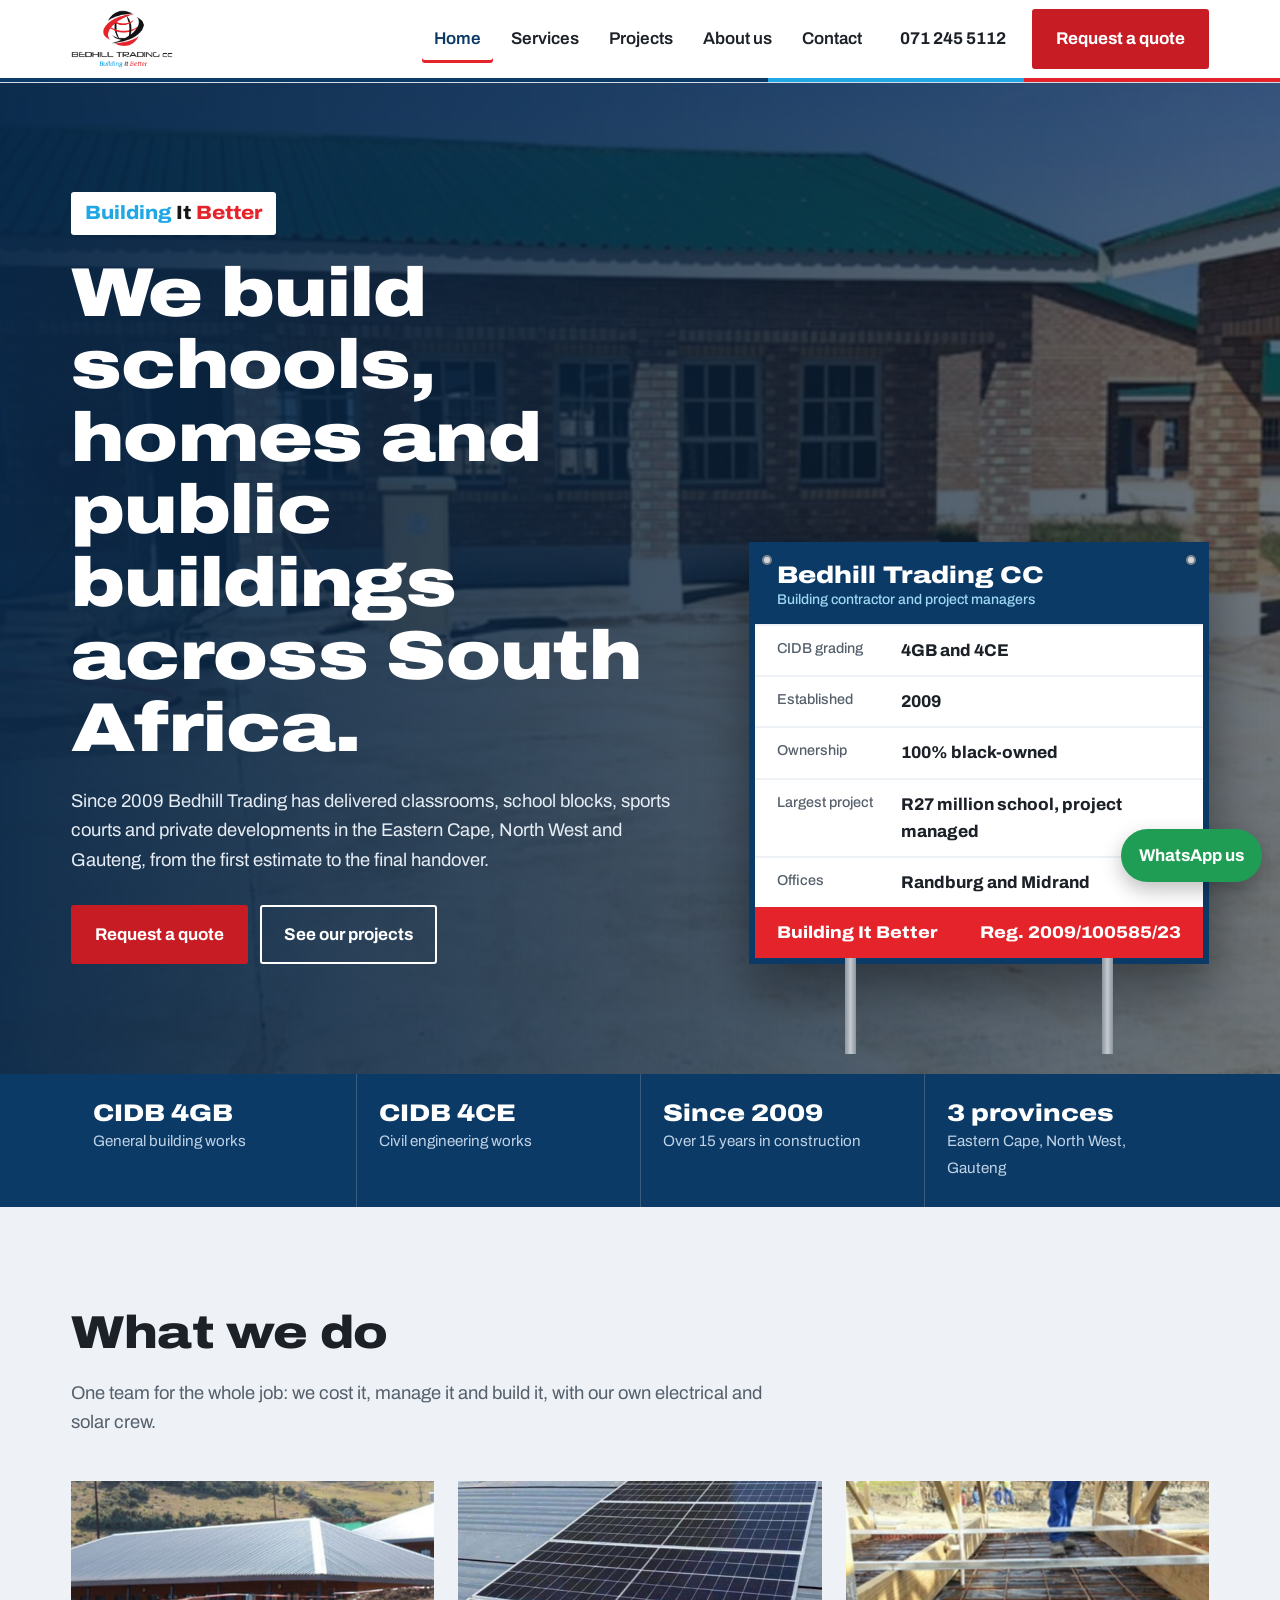
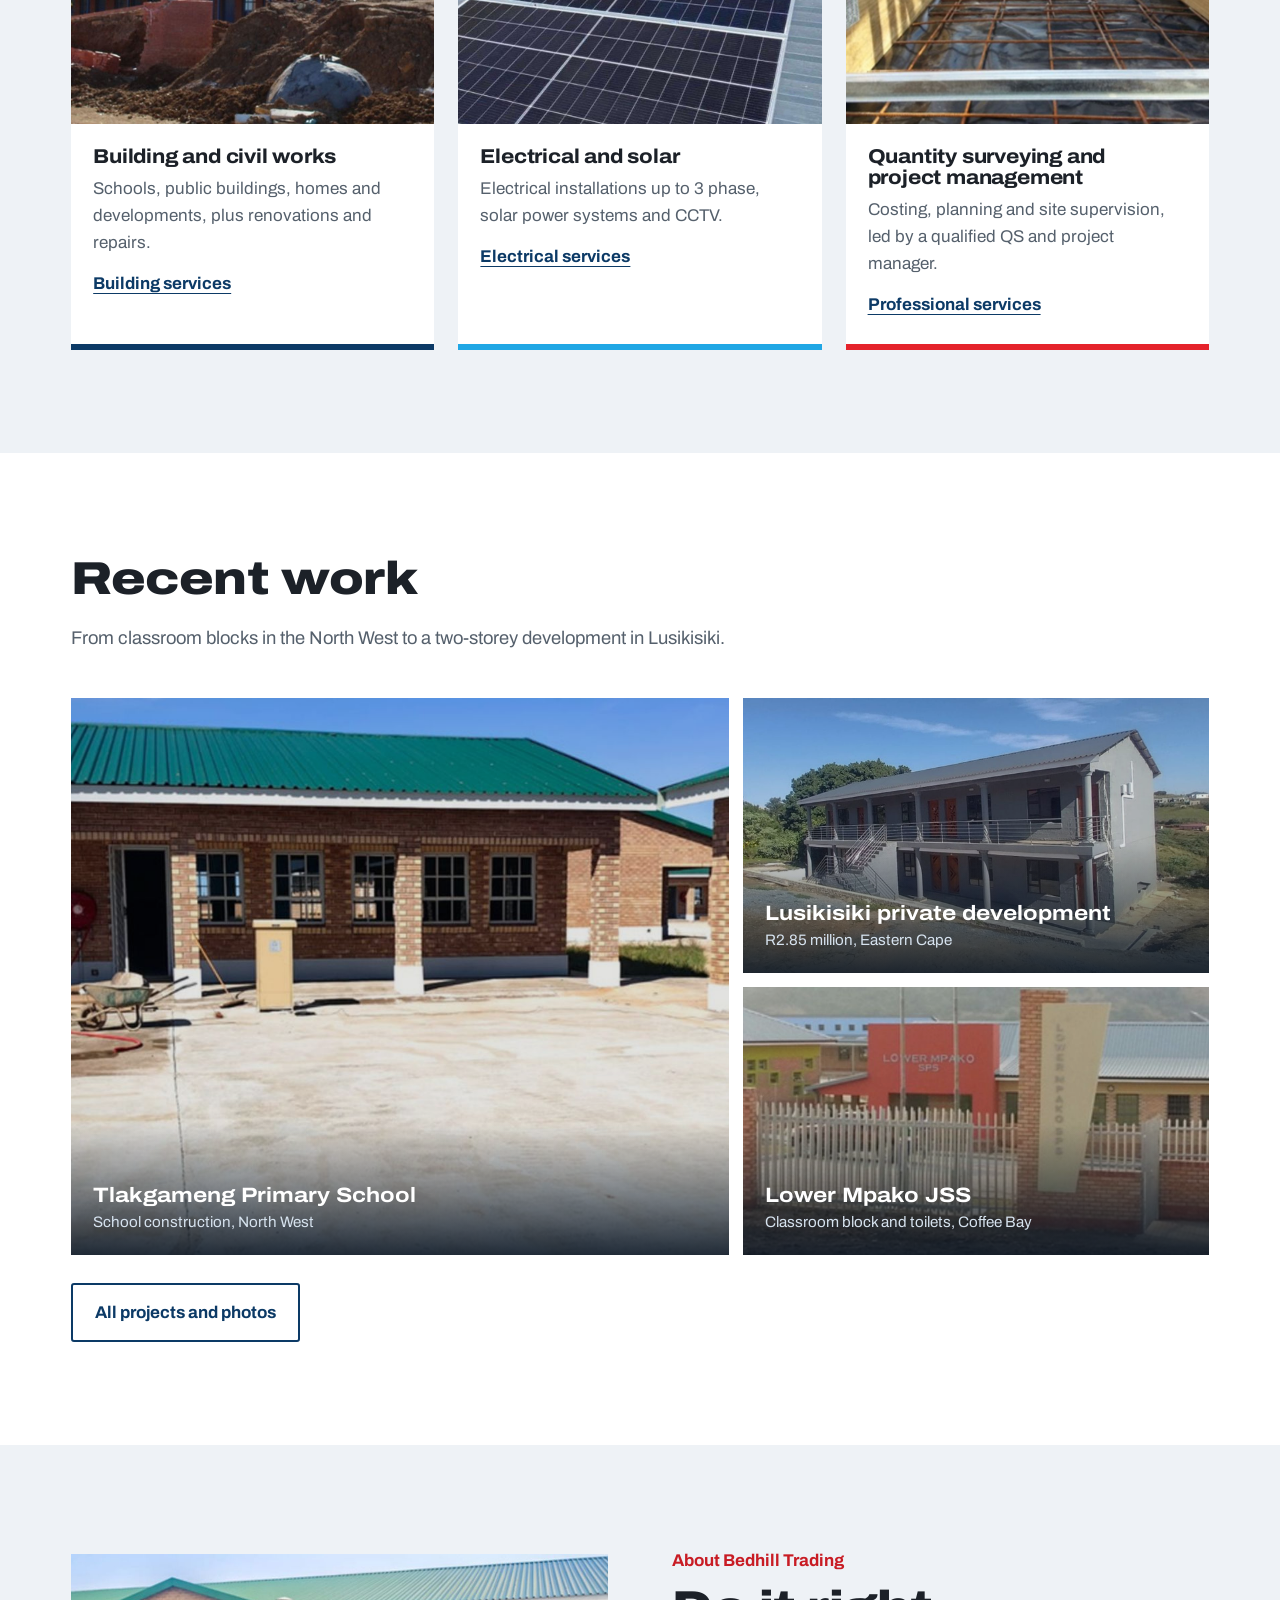
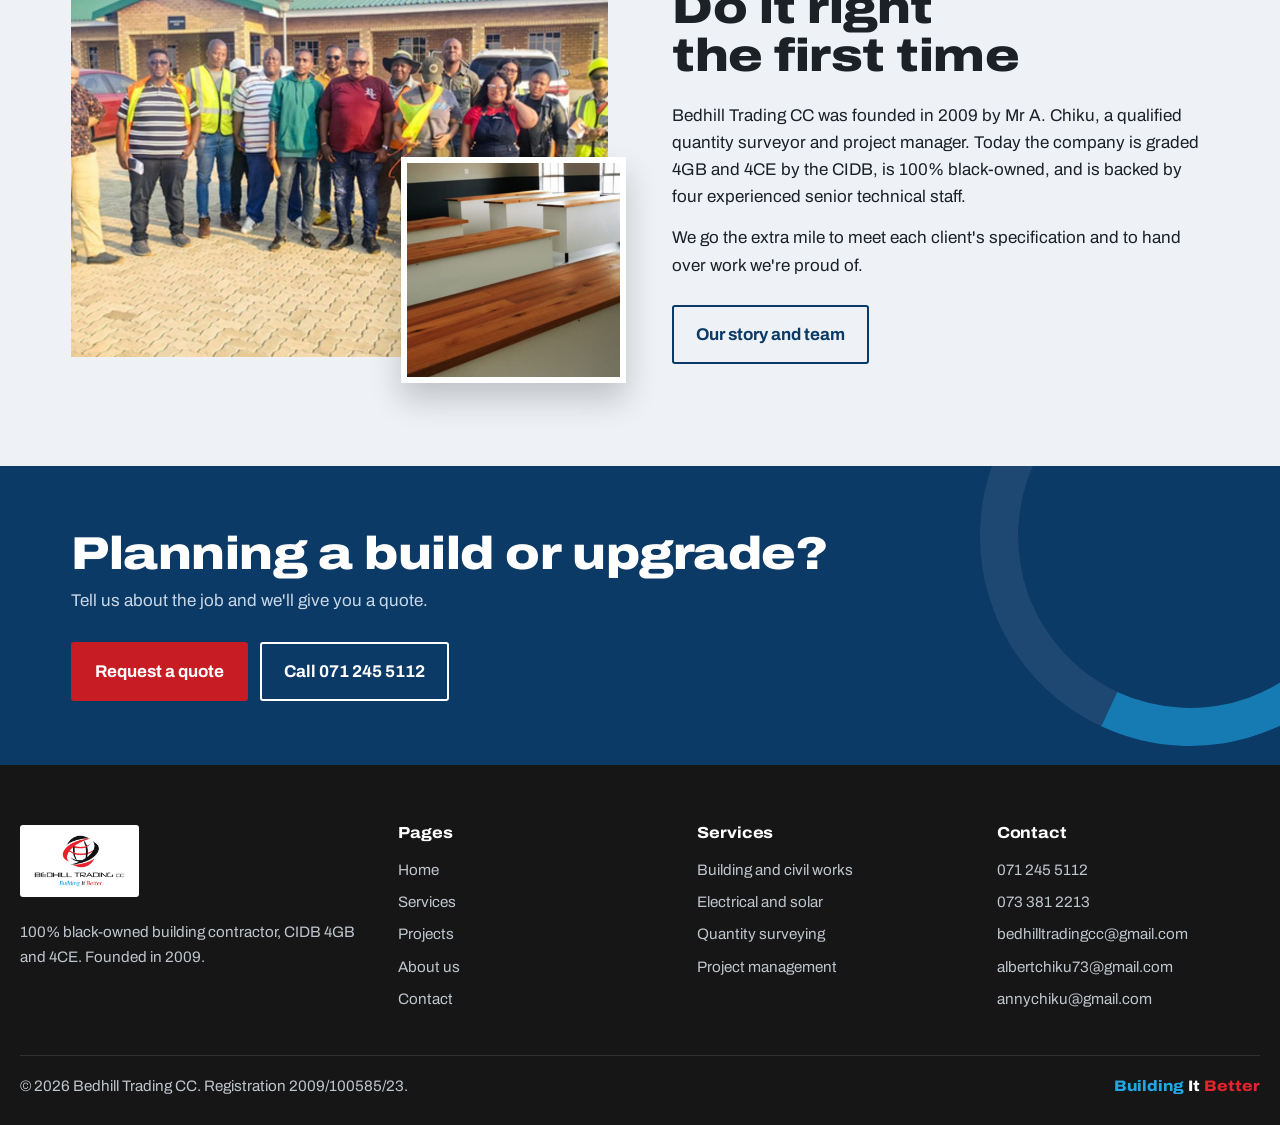
==== index.html @ c4a01879 "Add files via upload" ====
<!DOCTYPE html>
<html lang="en-ZA">
<head>
<meta charset="utf-8">
<meta name="viewport" content="width=device-width, initial-scale=1">
<title>Bedhill Trading CC | Building contractor</title>
<meta name="description" content="Bedhill Trading CC is a 100% black-owned building contractor founded in 2009, CIDB graded 4GB and 4CE. Schools, public buildings, homes, renovations, electrical and solar, quantity surveying and project management.">
<link rel="preconnect" href="https://fonts.googleapis.com">
<link rel="preconnect" href="https://fonts.gstatic.com" crossorigin>
<link href="https://fonts.googleapis.com/css2?family=Archivo:wdth,wght@62..125,400..900&display=swap" rel="stylesheet">
<link rel="stylesheet" href="styles.css">
</head>
<body>
<header class="top">
  <div class="wrap">
    <a class="brand" href="index.html"><img src="img/logo.png" alt="Bedhill Trading CC, Building It Better" width="160" height="91"></a>
    <button class="menu" aria-expanded="false" aria-controls="nav">Menu</button>
    <nav class="nav" id="nav" aria-label="Main">
      <a href="index.html" aria-current="page">Home</a>
      <a href="services.html">Services</a>
      <a href="projects.html">Projects</a>
      <a href="about.html">About us</a>
      <a href="contact.html">Contact</a>
    </nav>
    <a class="call" href="tel:+27712455112">071 245 5112</a>
    <a class="btn" href="contact.html#quote">Request a quote</a>
  </div>
</header>
<main>
<section class="hero">
  <div class="slides" aria-hidden="true">
    <img class="on" src="img/tlakgameng.jpg" alt="">
    <img src="img/lusikisiki.jpg" alt="">
    <img src="img/school-ec.jpg" alt="">
    <img src="img/roof.jpg" alt="">
  </div>
  <div class="wrap">
    <div>
      <span class="tag"><span class="b">Building</span> <span class="i">It</span> <span class="r">Better</span></span>
      <h1>We build schools, homes and public buildings across South Africa.</h1>
      <p>Since 2009 Bedhill Trading has delivered classrooms, school blocks, sports courts and private developments in the Eastern Cape, North West and Gauteng, from the first estimate to the final handover.</p>
      <div class="actions">
        <a class="btn" href="contact.html#quote">Request a quote</a>
        <a class="btn ghost" href="projects.html">See our projects</a>
      </div>
    </div>
    <aside class="board" aria-label="Company details">
      <span class="bolt a"></span><span class="bolt b"></span>
      <div class="head">Bedhill Trading CC<small>Building contractor and project managers</small></div>
      <dl>
        <dt>CIDB grading</dt><dd>4GB and 4CE</dd>
        <dt>Established</dt><dd>2009</dd>
        <dt>Ownership</dt><dd>100% black-owned</dd>
        <dt>Largest project</dt><dd>R27 million school, project managed</dd>
        <dt>Offices</dt><dd>Randburg and Midrand</dd>
      </dl>
      <div class="foot"><span>Building It Better</span><span>Reg. 2009/100585/23</span></div>
    </aside>
  </div>
</section>

<section class="creds" aria-label="Credentials">
  <div class="wrap">
    <ul>
      <li><b>CIDB 4GB</b><span>General building works</span></li>
      <li><b>CIDB 4CE</b><span>Civil engineering works</span></li>
      <li><b>Since 2009</b><span>Over 15 years in construction</span></li>
      <li><b>3 provinces</b><span>Eastern Cape, North West, Gauteng</span></li>
    </ul>
  </div>
</section>

<section class="band pale">
  <div class="wrap">
    <h2>What we do</h2>
    <p class="lead">One team for the whole job: we cost it, manage it and build it, with our own electrical and solar crew.</p>
    <div class="svc">
      <a href="services.html#building">
        <div class="ph"><img src="img/school-site.jpg" alt="School buildings under construction" loading="lazy"></div>
        <div class="tx"><h3>Building and civil works</h3><p>Schools, public buildings, homes and developments, plus renovations and repairs.</p><span class="more">Building services</span></div>
      </a>
      <a href="services.html#electrical">
        <div class="ph"><img src="img/solar.jpg" alt="Rooftop solar panels" loading="lazy"></div>
        <div class="tx"><h3>Electrical and solar</h3><p>Electrical installations up to 3 phase, solar power systems and CCTV.</p><span class="more">Electrical services</span></div>
      </a>
      <a href="services.html#professional">
        <div class="ph"><img src="img/rebar-slab.jpg" alt="Steel reinforcement laid for a concrete slab" loading="lazy"></div>
        <div class="tx"><h3>Quantity surveying and project management</h3><p>Costing, planning and site supervision, led by a qualified QS and project manager.</p><span class="more">Professional services</span></div>
      </a>
    </div>
  </div>
</section>

<section class="band">
  <div class="wrap">
    <h2>Recent work</h2>
    <p class="lead">From classroom blocks in the North West to a two-storey development in Lusikisiki.</p>
    <div class="feat">
      <a class="f1" href="projects.html#tlakgameng"><img src="img/tlakgameng.jpg" alt="Brick classroom block with green roof at Tlakgameng Primary School" loading="lazy"><div class="cap"><b>Tlakgameng Primary School</b><span>School construction, North West</span></div></a>
      <a class="f2" href="projects.html#lusikisiki"><img src="img/lusikisiki.jpg" alt="Two-storey residential building in Lusikisiki" loading="lazy"><div class="cap"><b>Lusikisiki private development</b><span>R2.85 million, Eastern Cape</span></div></a>
      <a class="f3" href="projects.html#mpako"><img src="img/mpako.jpg" alt="Lower Mpako school entrance and fence" loading="lazy"><div class="cap"><b>Lower Mpako JSS</b><span>Classroom block and toilets, Coffee Bay</span></div></a>
    </div>
    <p style="margin-top:28px"><a class="btn line" href="projects.html">All projects and photos</a></p>
  </div>
</section>

<section class="band pale">
  <div class="wrap split">
    <div class="pic"><img src="img/handover.jpg" alt="Bedhill Trading team and client representatives at a school site" loading="lazy"><img class="inset" src="img/classroom.jpg" alt="Finished classroom with new desks" loading="lazy"></div>
    <div>
      <span class="kicker">About Bedhill Trading</span>
      <h2>Do it right the first time</h2>
      <p>Bedhill Trading CC was founded in 2009 by Mr A. Chiku, a qualified quantity surveyor and project manager. Today the company is graded 4GB and 4CE by the CIDB, is 100% black-owned, and is backed by four experienced senior technical staff.</p>
      <p style="margin-top:14px">We go the extra mile to meet each client's specification and to hand over work we're proud of.</p>
      <p style="margin-top:26px"><a class="btn line" href="about.html">Our story and team</a></p>
    </div>
  </div>
</section>

<section class="cta">
  <span class="ring" aria-hidden="true"></span>
  <div class="wrap">
    <div>
      <h2>Planning a build or upgrade?</h2>
      <p>Tell us about the job and we'll give you a quote.</p>
    </div>
    <div class="actions">
      <a class="btn" href="contact.html#quote">Request a quote</a>
      <a class="btn ghost" href="tel:+27712455112">Call 071 245 5112</a>
    </div>
  </div>
</section></main>
<footer>
  <div class="wrap grid">
    <div>
      <a class="logo" href="index.html"><img src="img/logo.png" alt="Bedhill Trading CC"></a>
      <p>100% black-owned building contractor, CIDB 4GB and 4CE. Founded in 2009.</p>
    </div>
    <div>
      <h3>Pages</h3>
      <ul><li><a href="index.html">Home</a></li><li><a href="services.html">Services</a></li><li><a href="projects.html">Projects</a></li><li><a href="about.html">About us</a></li><li><a href="contact.html">Contact</a></li></ul>
    </div>
    <div>
      <h3>Services</h3>
      <ul>
        <li><a href="services.html#building">Building and civil works</a></li>
        <li><a href="services.html#electrical">Electrical and solar</a></li>
        <li><a href="services.html#professional">Quantity surveying</a></li>
        <li><a href="services.html#professional">Project management</a></li>
      </ul>
    </div>
    <div>
      <h3>Contact</h3>
      <ul>
        <li><a href="tel:+27712455112">071 245 5112</a></li>
        <li><a href="tel:+27733812213">073 381 2213</a></li>
        <li><a href="mailto:bedhilltradingcc@gmail.com">bedhilltradingcc@gmail.com</a></li>
        <li><a href="mailto:albertchiku73@gmail.com">albertchiku73@gmail.com</a></li>
        <li><a href="mailto:annychiku@gmail.com">annychiku@gmail.com</a></li>
      </ul>
    </div>
  </div>
  <div class="wrap base">
    <span>&copy; <span id="yr">2026</span> Bedhill Trading CC. Registration 2009/100585/23.</span>
    <span class="on-dark"><span class="tag"><span class="b">Building</span> <span class="i">It</span> <span class="r">Better</span></span></span>
  </div>
</footer>
<a class="wa" href="https://wa.me/27733812213" target="_blank" rel="noopener">WhatsApp us</a>
<script src="site.js"></script>
</body>
</html>
---- styles.css ----
/*
VOICE   Confident, plain-spoken contractor; proof over promises.
IDEA    The project signboard that stands at every South African building site.
PICTURE Their own site photos, large, with a signboard of credentials over them.
COLOUR  Logo colours: deep blue field (from the logo's sky blue), red for action, black ink, sky blue highlights.
TYPE    Archivo, wide and heavy for headings like site lettering; Archivo regular for reading.
*/
:root{
  color-scheme:light;
  --navy:#0C3A66; --navy-deep:#082849; --sky:#20A7E5; --red:#E5232B; --red-dark:#C81C24;
  --black:#161617; --ink:#1C2128; --muted:#55606C; --line:#D5DBE2; --pale:#EEF2F6; --white:#fff;
}
*{box-sizing:border-box;margin:0;padding:0;min-width:0}
html{scroll-behavior:smooth;scroll-padding-top:90px}
body{font:17px/1.6 Archivo,system-ui,-apple-system,"Segoe UI",sans-serif;color:var(--ink);background:var(--white);overflow-x:clip}
img{display:block;max-width:100%}
a{color:inherit}
:focus-visible{outline:3px solid var(--sky);outline-offset:3px}
.wrap{max-width:1240px;margin:0 auto;padding:0 max(4vw,18px)}
h1,h2,h3{font-stretch:118%;line-height:1.05;letter-spacing:-.01em;text-wrap:balance}
h1{font-size:clamp(2.4rem,5.4vw,4.4rem);font-weight:900;font-stretch:122%}
h2{font-size:clamp(1.9rem,3.6vw,2.9rem);font-weight:850;margin-bottom:.45em}
h3{font-size:1.25rem;font-weight:750;font-stretch:110%}
p{max-width:66ch}
.lead{font-size:1.15rem;color:var(--muted);margin-bottom:44px}
.band{padding:clamp(64px,8vw,104px) 0}
.pale{background:var(--pale)}

/* tagline in the logo's own colours */
.tag{font-weight:800;font-stretch:112%;white-space:nowrap}
.tag .b{color:var(--sky)}.tag .i{color:var(--black)}.tag .r{color:var(--red)}
.on-dark .tag .i{color:var(--white)}

/* header */
.top{position:sticky;top:0;z-index:40;background:var(--white);box-shadow:0 1px 0 var(--line)}
.top::after{content:"";display:block;height:4px;background:linear-gradient(90deg,var(--navy) 0 60%,var(--sky) 60% 80%,var(--red) 80%)}
.top .wrap{display:flex;align-items:center;gap:26px;height:78px}
.brand img{height:58px;width:auto}
.nav{display:flex;gap:6px;margin-left:auto}
.nav a{text-decoration:none;font-weight:600;padding:10px 12px;border-radius:3px}
.nav a:hover{background:var(--pale)}
.nav a[aria-current=page]{color:var(--navy);box-shadow:inset 0 -3px 0 var(--red)}
.call{font-weight:700;text-decoration:none;white-space:nowrap}
.menu{display:none;margin-left:auto;background:none;border:2px solid var(--ink);border-radius:3px;padding:9px 14px;font:inherit;font-weight:700;min-height:44px}

.btn{display:inline-block;background:var(--red-dark);color:var(--white);text-decoration:none;font:inherit;font-weight:700;padding:14px 22px;border-radius:3px;border:2px solid var(--red-dark);cursor:pointer;min-height:48px}
.btn:hover{background:#A9161D;border-color:#A9161D}
.btn.ghost{background:transparent;color:var(--white);border-color:var(--white)}
.btn.ghost:hover{background:var(--white);color:var(--navy)}
.btn.line{background:transparent;color:var(--navy);border-color:var(--navy)}
.btn.line:hover{background:var(--navy);color:var(--white)}
.actions{display:flex;flex-wrap:wrap;gap:12px}

/* home hero */
.hero{position:relative;background:var(--black);color:var(--white);overflow:hidden}
.slides img{position:absolute;inset:0;width:100%;height:100%;object-fit:cover;opacity:0;transition:opacity 1.6s ease;transform:scale(1.06)}
.slides img.on{opacity:.5;animation:drift 9s linear both}
@keyframes drift{from{transform:scale(1.06)}to{transform:scale(1)}}
.hero::before{content:"";position:absolute;inset:0;background:linear-gradient(90deg,rgba(8,40,73,.92) 0%,rgba(8,40,73,.55) 55%,rgba(8,40,73,.2) 100%);z-index:1}
.hero .wrap{position:relative;z-index:2;display:grid;grid-template-columns:minmax(0,1.15fr) minmax(0,.85fr);gap:56px;align-items:end;padding-top:110px;padding-bottom:110px;min-height:660px}
.hero h1{margin-bottom:22px}
.hero p{font-size:1.15rem;margin-bottom:30px;color:#E6EDF5}
.hero .tag{display:inline-block;font-size:1.2rem;background:var(--white);padding:6px 14px;border-radius:3px;margin-bottom:22px}

/* signboard */
.board{position:relative;background:var(--white);color:var(--ink);border:6px solid var(--navy);box-shadow:0 26px 50px rgba(0,0,0,.4);animation:raise .8s cubic-bezier(.2,.8,.2,1) .2s both}
@keyframes raise{from{transform:translateY(46px);opacity:0}to{transform:none;opacity:1}}
.board::before,.board::after{content:"";position:absolute;bottom:-96px;width:11px;height:96px;background:linear-gradient(90deg,#8d959e,#c3c9cf,#8d959e);z-index:-1}
.board::before{left:20%}.board::after{right:20%}
.board .head{background:var(--navy);color:var(--white);padding:14px 22px 16px;font-stretch:120%;font-weight:850;font-size:1.5rem;line-height:1.1}
.board .head small{display:block;font-size:.88rem;font-weight:500;font-stretch:100%;color:#9FD8F3;margin-top:4px}
.board dl{display:grid;grid-template-columns:auto 1fr}
.board dt,.board dd{padding:11px 22px;border-top:2px solid var(--pale)}
.board dt{font-weight:500;color:var(--muted);font-size:.9rem;padding-right:6px}
.board dd{font-weight:750}
.board .foot{background:var(--red);color:var(--white);padding:12px 22px;font-weight:800;font-stretch:112%;display:flex;flex-wrap:wrap;justify-content:space-between;gap:6px 14px}
.bolt{position:absolute;top:7px;width:10px;height:10px;border-radius:50%;background:#d2d7dc;border:2px solid #7d858d}
.bolt.a{left:7px}.bolt.b{right:7px}

/* inner page banner */
.banner{position:relative;color:var(--white);background:var(--navy-deep);overflow:hidden}
.banner img{position:absolute;inset:0;width:100%;height:100%;object-fit:cover;opacity:.38}
.banner .wrap{position:relative;padding-top:96px;padding-bottom:72px}
.banner h1{font-size:clamp(2.3rem,5vw,4rem);margin-bottom:14px}
.banner p{font-size:1.15rem;color:#E1E9F2}
.banner::after{content:"";position:absolute;left:0;right:0;bottom:0;height:8px;background:linear-gradient(90deg,var(--sky) 0 33%,var(--red) 33% 66%,var(--black) 66%)}

/* credentials strip */
.creds{background:var(--navy);color:var(--white)}
.creds ul{list-style:none;display:grid;grid-template-columns:repeat(4,minmax(0,1fr))}
.creds li{padding:26px 22px;border-left:1px solid rgba(255,255,255,.18)}
.creds li:first-child{border-left:0}
.creds b{display:block;font-size:1.5rem;font-stretch:118%;font-weight:850;line-height:1.1}
.creds span{color:#BFD3E6;font-size:.95rem}

/* split rows */
.split{display:grid;grid-template-columns:minmax(0,1fr) minmax(0,1fr);gap:clamp(32px,5vw,72px);align-items:center}
.split + .split{margin-top:clamp(64px,8vw,104px)}
.split.flip .pic{order:2}
.pic{position:relative}
.pic img{width:100%;aspect-ratio:4/3;object-fit:cover}
.pic .inset{position:absolute;width:42%;right:-18px;bottom:-26px;border:6px solid var(--white);box-shadow:0 16px 30px rgba(0,0,0,.2);aspect-ratio:1}
.split.flip .pic .inset{right:auto;left:-18px}
.kicker{display:inline-block;font-weight:700;color:var(--red-dark);margin-bottom:10px}
.list{list-style:none;margin:20px 0 28px}
.list li{padding:12px 0 12px 30px;border-bottom:1px solid var(--line);position:relative;font-weight:600}
.list li::before{content:"";position:absolute;left:0;top:19px;width:14px;height:14px;border-radius:50%;border:3px solid var(--red);border-right-color:var(--black);transform:rotate(-30deg)}
.list li span{display:block;font-weight:400;color:var(--muted);font-size:.95rem}

/* service overview tiles */
.svc{display:grid;grid-template-columns:repeat(3,minmax(0,1fr));gap:24px}
.svc a{display:block;text-decoration:none;background:var(--white);border-bottom:6px solid var(--navy)}
.svc a:nth-child(2){border-color:var(--sky)}.svc a:nth-child(3){border-color:var(--red)}
.svc .ph{overflow:hidden}
.svc img{width:100%;aspect-ratio:3/2;object-fit:cover;transition:transform .5s ease}
.svc a:hover img{transform:scale(1.05)}
.svc .tx{padding:22px 22px 26px}
.svc h3{margin-bottom:8px}
.svc p{color:var(--muted)}
.svc .more{display:inline-block;margin-top:14px;font-weight:700;color:var(--navy);text-decoration:underline;text-underline-offset:4px}

/* featured projects */
.feat{display:grid;grid-template-columns:repeat(12,minmax(0,1fr));gap:14px}
.feat a{position:relative;display:block;overflow:hidden;color:var(--white);text-decoration:none;background:var(--black)}
.feat a img{width:100%;height:100%;object-fit:cover;opacity:.88;transition:transform .6s ease,opacity .3s}
.feat a:hover img{transform:scale(1.04);opacity:.75}
.feat .cap{position:absolute;left:0;right:0;bottom:0;padding:60px 22px 20px;background:linear-gradient(transparent,rgba(8,20,35,.88))}
.feat .cap b{display:block;font-size:1.3rem;font-stretch:115%;line-height:1.15}
.feat .cap span{color:#D6E2EE;font-size:.95rem}
.f1{grid-column:span 7;grid-row:span 2;min-height:520px}
.f2,.f3{grid-column:span 5;min-height:253px}

/* process */
.steps{list-style:none;display:grid;grid-template-columns:repeat(4,minmax(0,1fr));gap:0;counter-reset:s}
.steps li{padding:26px 24px 26px 0;border-top:4px solid var(--navy);counter-increment:s;margin-right:20px}
.steps li:nth-child(2){border-color:var(--sky)}.steps li:nth-child(3){border-color:var(--red)}.steps li:nth-child(4){border-color:var(--black)}
.steps li::before{content:counter(s);display:block;font-size:2.4rem;font-weight:900;font-stretch:120%;line-height:1;margin-bottom:12px;color:var(--navy)}
.steps h3{margin-bottom:6px}
.steps p{color:var(--muted);font-size:.98rem}

/* CTA band */
.cta{background:var(--navy);color:var(--white);position:relative;overflow:hidden}
.cta .wrap{display:flex;flex-wrap:wrap;align-items:center;justify-content:space-between;gap:28px;padding-top:64px;padding-bottom:64px;position:relative}
.cta h2{margin:0}
.cta p{color:#C9D8E8;margin-top:8px}
.cta .ring{position:absolute;right:-120px;top:-140px;width:420px;height:420px;border-radius:50%;border:38px solid rgba(229,35,43,.85);border-left-color:rgba(255,255,255,.08);border-bottom-color:rgba(32,167,229,.6);transform:rotate(-20deg);pointer-events:none}

/* register table */
.scroll{overflow-x:auto}
.register{width:100%;border-collapse:collapse;font-size:.98rem}
.register th{text-align:left;font-weight:600;color:var(--muted);font-size:.88rem;padding:0 14px 10px 0;border-bottom:3px solid var(--ink)}
.register td{padding:16px 14px 16px 0;border-bottom:1px solid var(--line);vertical-align:top}
.register td:first-child{font-weight:750}
.register td.val{white-space:nowrap;font-variant-numeric:tabular-nums;text-align:right;font-weight:600}
.register th.val{text-align:right}
.register td.yr{white-space:nowrap;color:var(--muted)}

/* case cards */
.cases{display:grid;grid-template-columns:repeat(3,minmax(0,1fr));gap:28px}
.case img{width:100%;aspect-ratio:4/3;object-fit:cover;margin-bottom:16px}
.case h3{margin-bottom:6px}
.case .meta{color:var(--red-dark);font-weight:700;font-size:.95rem;margin-bottom:8px}
.case p{color:var(--muted)}

/* gallery */
.filters{display:flex;flex-wrap:wrap;gap:8px;margin-bottom:26px}
.filters button{font:inherit;font-weight:650;padding:10px 18px;border:2px solid var(--navy);background:var(--white);color:var(--navy);border-radius:40px;cursor:pointer;min-height:44px}
.filters button[aria-pressed=true]{background:var(--navy);color:var(--white)}
.filters small{font-weight:500;opacity:.8}
.gallery{columns:4 240px;column-gap:12px}
.gallery button{display:block;width:100%;margin-bottom:12px;border:0;padding:0;background:var(--pale);cursor:zoom-in;break-inside:avoid;position:relative;overflow:hidden}
.gallery img{width:100%;height:auto;transition:transform .5s ease}
.gallery button:hover img{transform:scale(1.04)}
.gallery .cap{position:absolute;left:0;bottom:0;background:rgba(22,22,23,.85);color:var(--white);font-size:.85rem;font-weight:600;padding:5px 10px;text-align:left}
.gallery button[hidden]{display:none}

.lightbox{position:fixed;inset:0;z-index:60;background:rgba(8,14,22,.94);display:none;align-items:center;justify-content:center;flex-direction:column;padding:60px 70px 30px}
.lightbox.open{display:flex}
.lightbox img{max-width:100%;max-height:78vh;object-fit:contain;box-shadow:0 20px 50px rgba(0,0,0,.5)}
.lightbox p{color:var(--white);margin-top:16px;font-weight:600;text-align:center}
.lightbox button{position:absolute;background:var(--white);border:0;color:var(--ink);font:inherit;font-weight:800;width:48px;height:48px;border-radius:50%;cursor:pointer;font-size:1.3rem}
.lb-close{top:16px;right:16px}.lb-prev{left:14px;top:50%}.lb-next{right:14px;top:50%}

/* about */
.vmov{display:grid;grid-template-columns:repeat(4,minmax(0,1fr));gap:20px}
.vmov div{background:var(--white);padding:26px 22px;border-top:6px solid var(--navy)}
.vmov div:nth-child(2){border-color:var(--sky)}.vmov div:nth-child(3){border-color:var(--red)}.vmov div:nth-child(4){border-color:var(--black)}
.vmov h3{margin-bottom:10px}
.vmov p,.vmov li{color:var(--muted);font-size:.98rem}
.vmov ul{list-style:none;display:flex;flex-wrap:wrap;gap:6px;margin-top:10px}
.vmov li{border:2px solid var(--line);padding:2px 10px;border-radius:3px;font-weight:600;color:var(--ink)}
.org{display:grid;justify-items:center;gap:0}
.org .node{background:var(--navy);color:var(--white);padding:16px 24px;font-weight:750;text-align:center;border-radius:3px;min-width:220px}
.org .stem{width:3px;height:28px;background:var(--line)}
.org .row{display:grid;grid-template-columns:repeat(4,minmax(0,1fr));gap:16px;width:100%;border-top:3px solid var(--line);padding-top:28px;position:relative}
.org .row .node{background:var(--white);color:var(--ink);border:2px solid var(--navy);min-width:0;font-weight:650}
.org .row .node:nth-child(2){border-color:var(--sky)}.org .row .node:nth-child(3){border-color:var(--red)}.org .row .node:nth-child(4){border-color:var(--black)}
.quote{font-size:clamp(1.4rem,2.6vw,2rem);font-weight:750;font-stretch:112%;line-height:1.25;max-width:30ch;border-left:8px solid var(--red);padding-left:24px}

/* contact */
.contact{display:grid;grid-template-columns:minmax(0,.9fr) minmax(0,1.1fr);gap:64px}
.office{padding:22px 0;border-top:3px solid var(--ink)}
.office h3{margin-bottom:6px}
.office address{font-style:normal;color:var(--muted);margin-bottom:8px}
.office a{font-weight:650;text-underline-offset:3px}
.lines{list-style:none;margin-top:24px}
.lines li{padding:8px 0;font-weight:650}
.lines a{text-decoration-thickness:2px;text-underline-offset:3px}
.lines small{display:block;font-weight:400;color:var(--muted);font-size:.86rem}
form{background:var(--pale);padding:36px;display:grid;grid-template-columns:minmax(0,1fr) minmax(0,1fr);gap:18px;border-top:6px solid var(--red)}
form h2{grid-column:1/-1;font-size:1.8rem;margin:0}
form .full{grid-column:1/-1}
label{display:block;font-weight:600;font-size:.95rem;margin-bottom:6px}
input,select,textarea{width:100%;font:inherit;font-size:16px;padding:12px 14px;border:2px solid #B5BEC8;border-radius:3px;background:var(--white);min-height:48px}
input:focus,select:focus,textarea:focus{border-color:var(--navy);outline:none;box-shadow:0 0 0 3px rgba(32,167,229,.45)}
textarea{min-height:140px;resize:vertical}
.note{grid-column:1/-1;font-size:.88rem;color:var(--muted)}

footer{background:var(--black);color:#BFC5CC;font-size:.95rem}
footer .grid{display:grid;grid-template-columns:1.3fr 1fr 1fr 1fr;gap:36px;padding:60px 0 40px}
footer h3{color:var(--white);font-size:1rem;margin-bottom:12px}
footer ul{list-style:none}
footer li{padding:4px 0}
footer a{text-decoration:none}
footer a:hover{color:var(--white);text-decoration:underline}
footer .logo{background:var(--white);display:inline-block;padding:10px 14px;border-radius:3px;margin-bottom:16px}
footer .logo img{height:52px}
footer .base{border-top:1px solid #2E3033;padding:18px 0 26px;display:flex;flex-wrap:wrap;justify-content:space-between;gap:10px}

.wa{position:fixed;right:18px;bottom:18px;z-index:50;background:#1f9d55;color:#fff;text-decoration:none;font-weight:700;padding:13px 18px;border-radius:40px;box-shadow:0 8px 20px rgba(0,0,0,.25)}

@media (max-width:980px){
  .nav,.top .call,.top .btn{display:none}
  .menu{display:block}
  .nav.open{display:flex;flex-direction:column;position:absolute;top:82px;left:0;right:0;background:var(--white);padding:12px max(4vw,18px) 22px;box-shadow:0 12px 20px rgba(0,0,0,.12);gap:4px}
  .hero .wrap{grid-template-columns:minmax(0,1fr);padding-top:64px;padding-bottom:130px;gap:44px;min-height:0}
  .split,.contact{grid-template-columns:minmax(0,1fr);gap:40px}
  .split.flip .pic{order:0}
  .pic .inset{right:-6px!important;left:auto!important;bottom:-18px}
  .svc,.cases{grid-template-columns:minmax(0,1fr)}
  .creds ul,.vmov,.steps{grid-template-columns:repeat(2,minmax(0,1fr))}
  .creds li:nth-child(3){border-left:0}
  .feat a{grid-column:span 12!important;min-height:280px}
  .org .row{grid-template-columns:repeat(2,minmax(0,1fr))}
  footer .grid{grid-template-columns:repeat(2,minmax(0,1fr))}
}
@media (max-width:600px){
  body{font-size:16px}
  .creds ul,.vmov,.steps,footer .grid{grid-template-columns:minmax(0,1fr)}
  .creds li{border-left:0;border-top:1px solid rgba(255,255,255,.18);padding:18px 0}
  .creds li:first-child{border-top:0}
  .steps li{margin-right:0}
  .register thead{display:none}
  .register tr{display:block;padding:14px 0;border-bottom:1px solid var(--line)}
  .register td{display:block;border:0;padding:2px 0;text-align:left!important}
  .register td:empty{display:none}
  .register td.val::before{content:"Value: ";color:var(--muted);font-weight:400}
  form{grid-template-columns:minmax(0,1fr);padding:24px}
  .gallery{columns:2 140px}
  .lightbox{padding:60px 10px 20px}
  .lb-prev,.lb-next{top:auto!important;bottom:14px}
  .org .row{grid-template-columns:minmax(0,1fr)}
  .hero .tag{font-size:1rem}
}
@media (prefers-reduced-motion:reduce){
  html{scroll-behavior:auto}
  *,*::before,*::after{animation:none!important;transition:none!important}
  .slides img.on{opacity:.5}
}
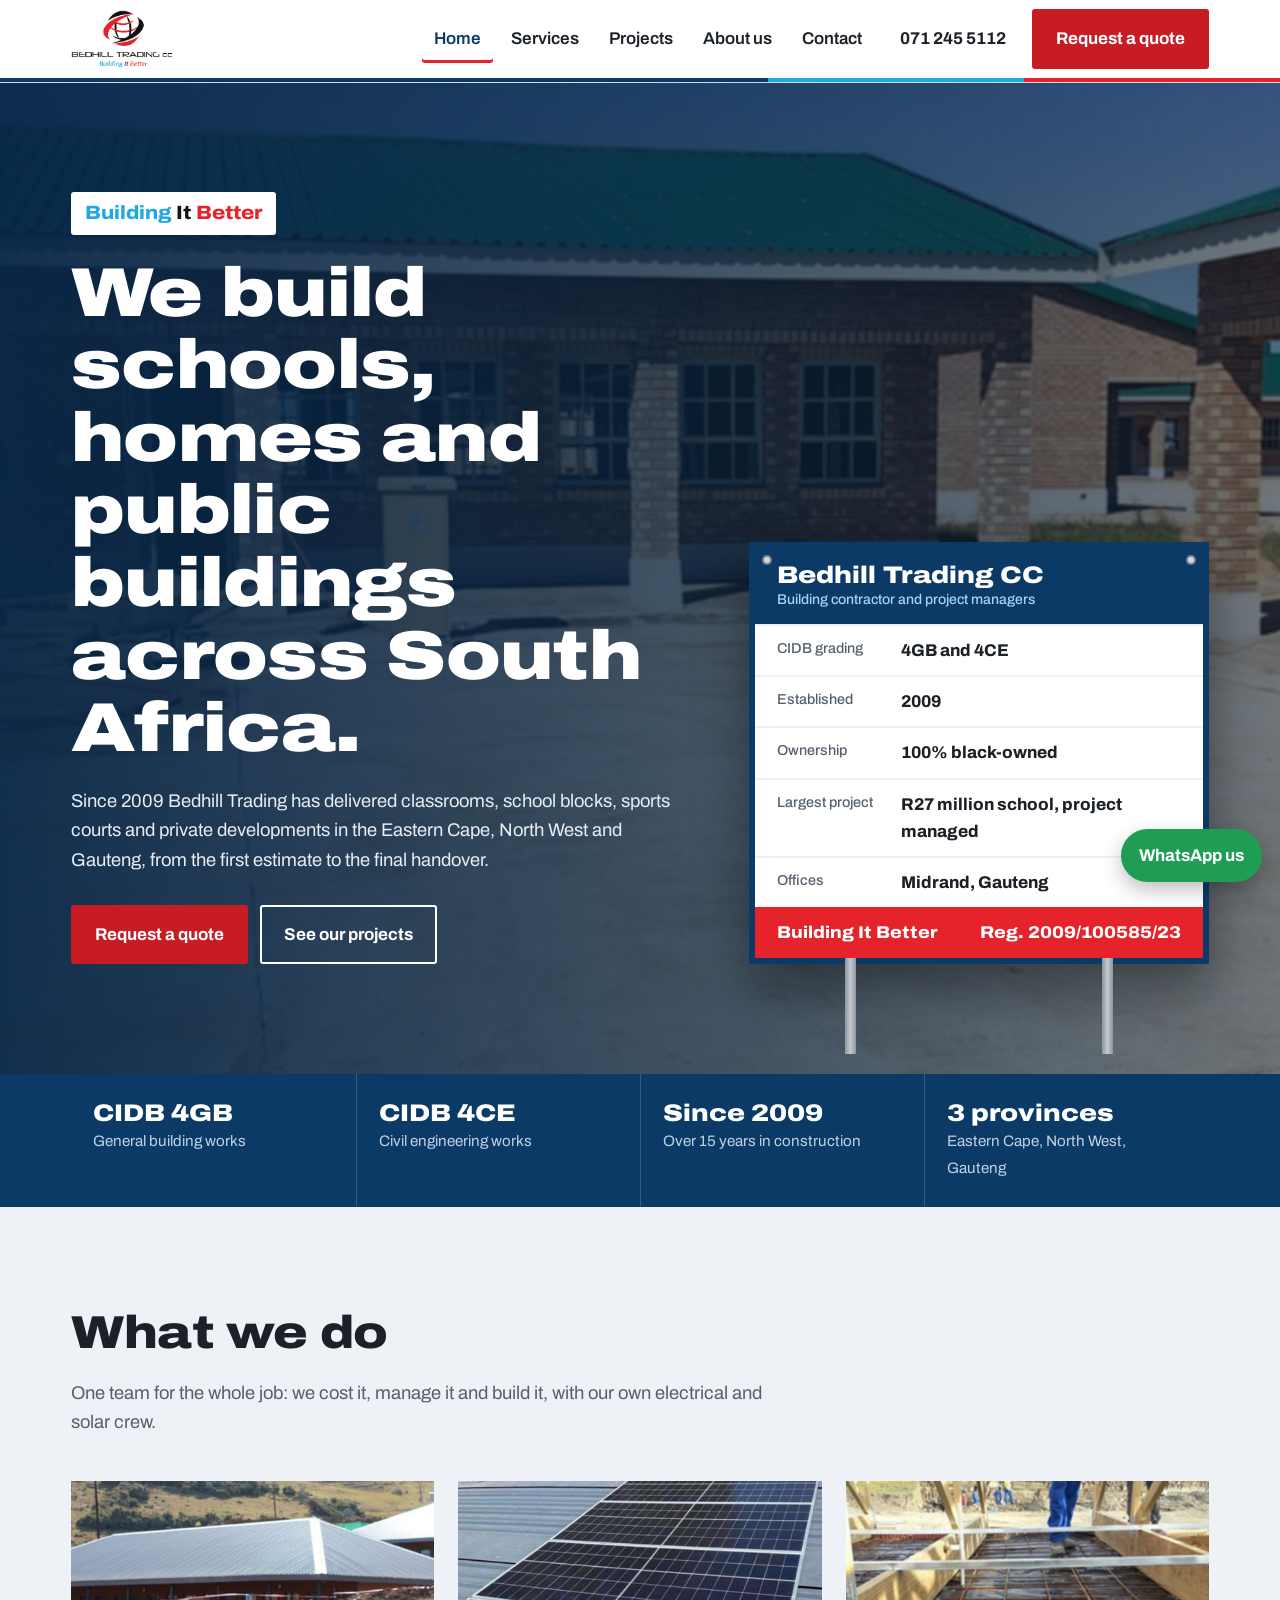
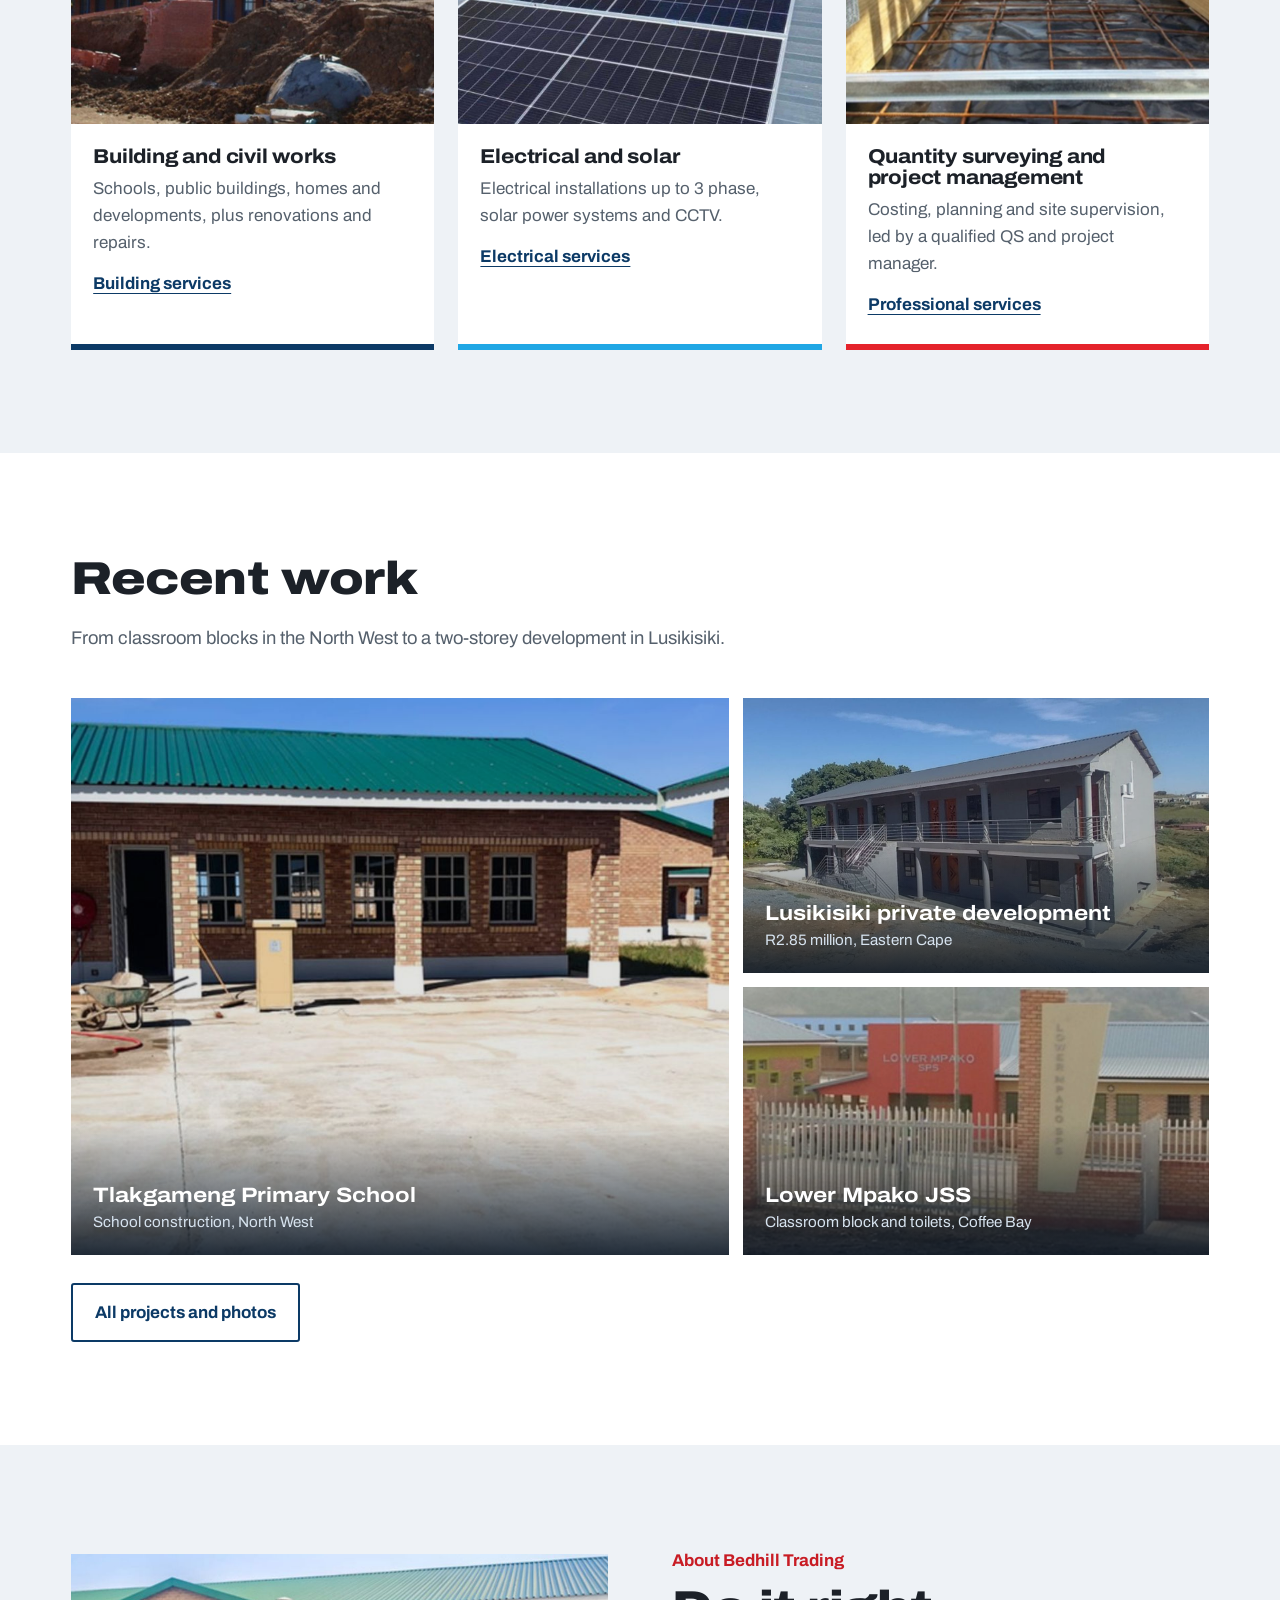
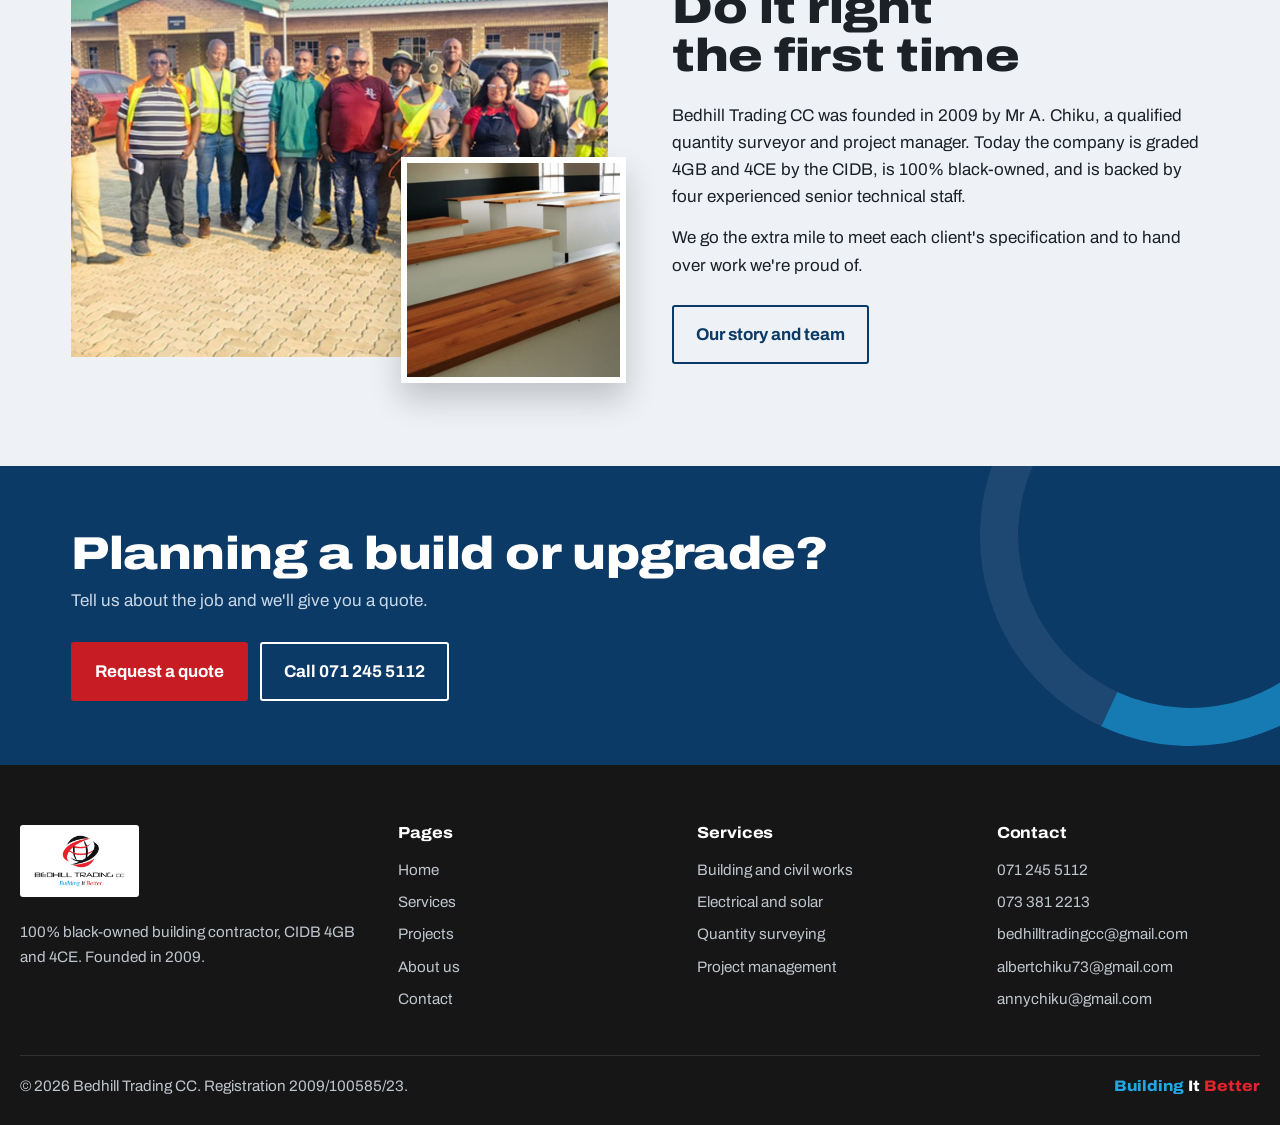
==== commit 42a91901: "Add files via upload" ====
--- a/index.html
+++ b/index.html
@@ -52,7 +52,7 @@
         <dt>Established</dt><dd>2009</dd>
         <dt>Ownership</dt><dd>100% black-owned</dd>
         <dt>Largest project</dt><dd>R27 million school, project managed</dd>
-        <dt>Offices</dt><dd>Randburg and Midrand</dd>
+        <dt>Offices</dt><dd>Midrand, Gauteng</dd>
       </dl>
       <div class="foot"><span>Building It Better</span><span>Reg. 2009/100585/23</span></div>
     </aside>
